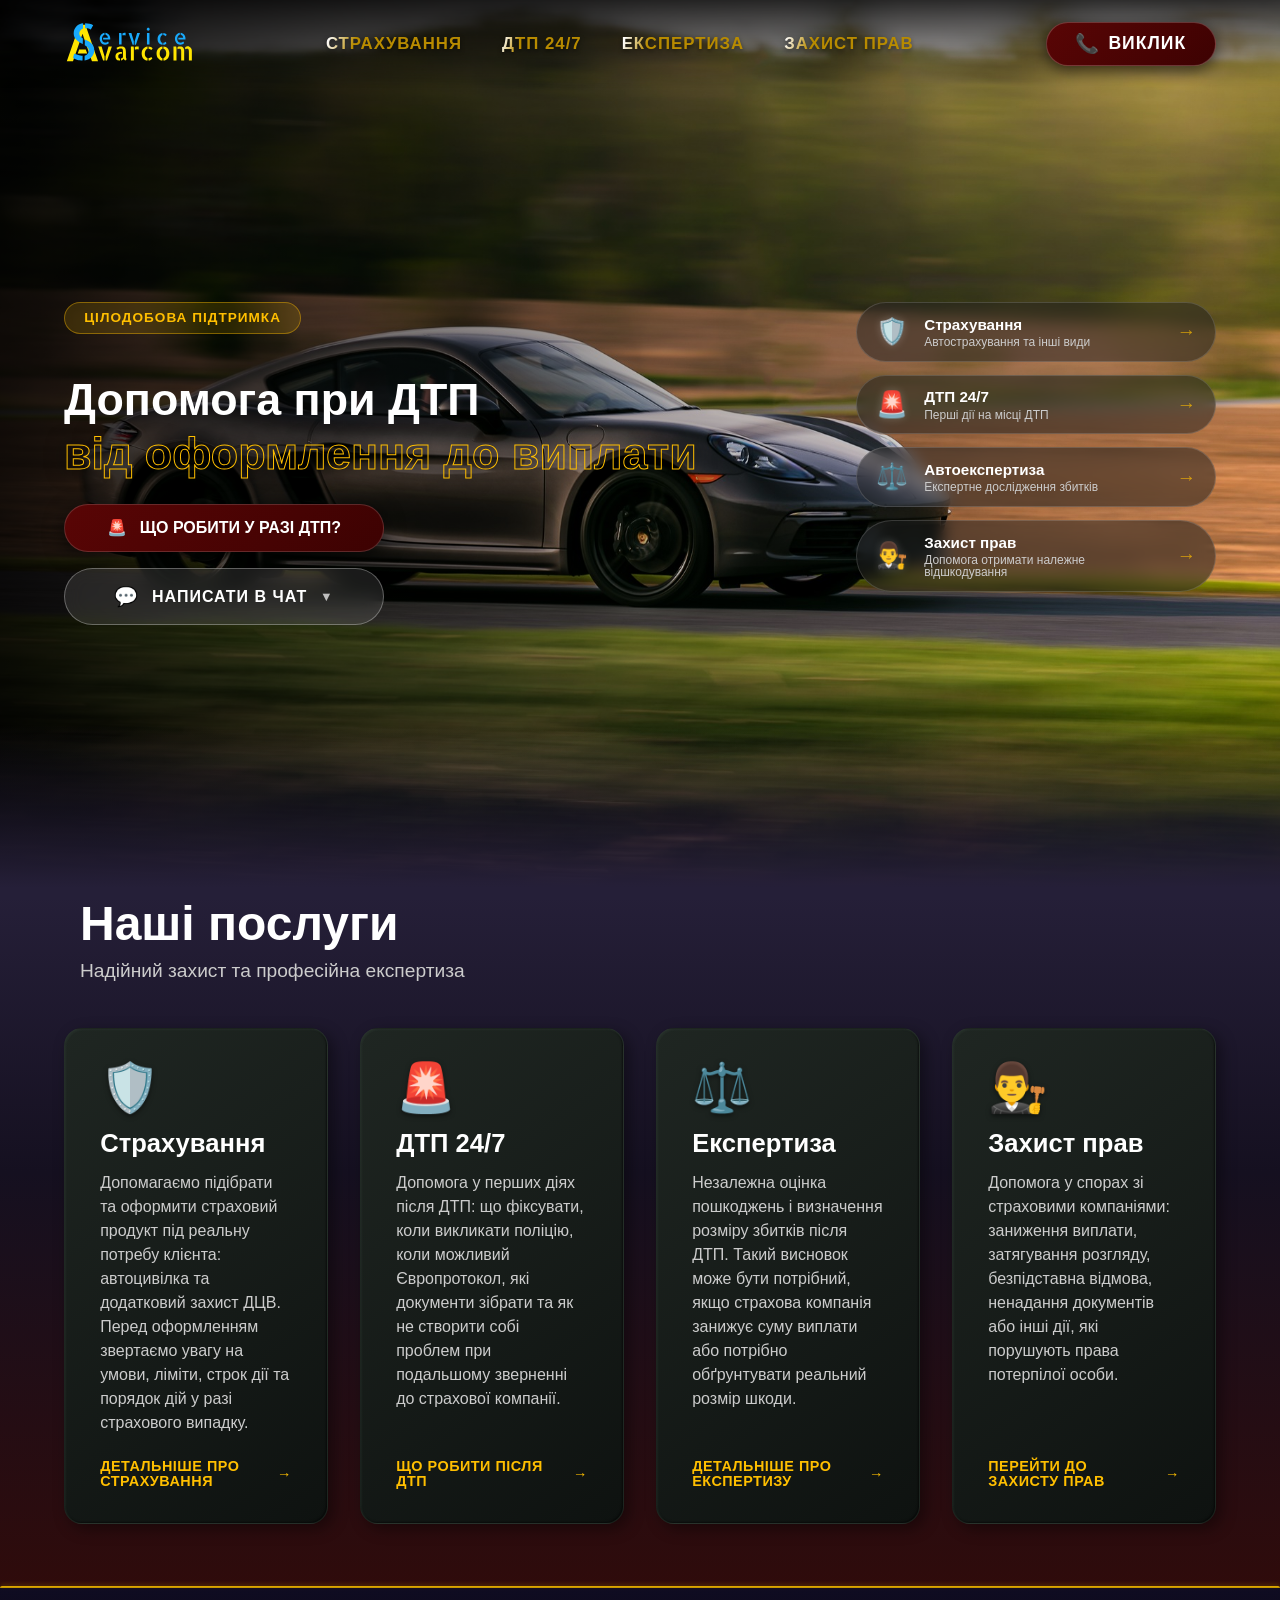
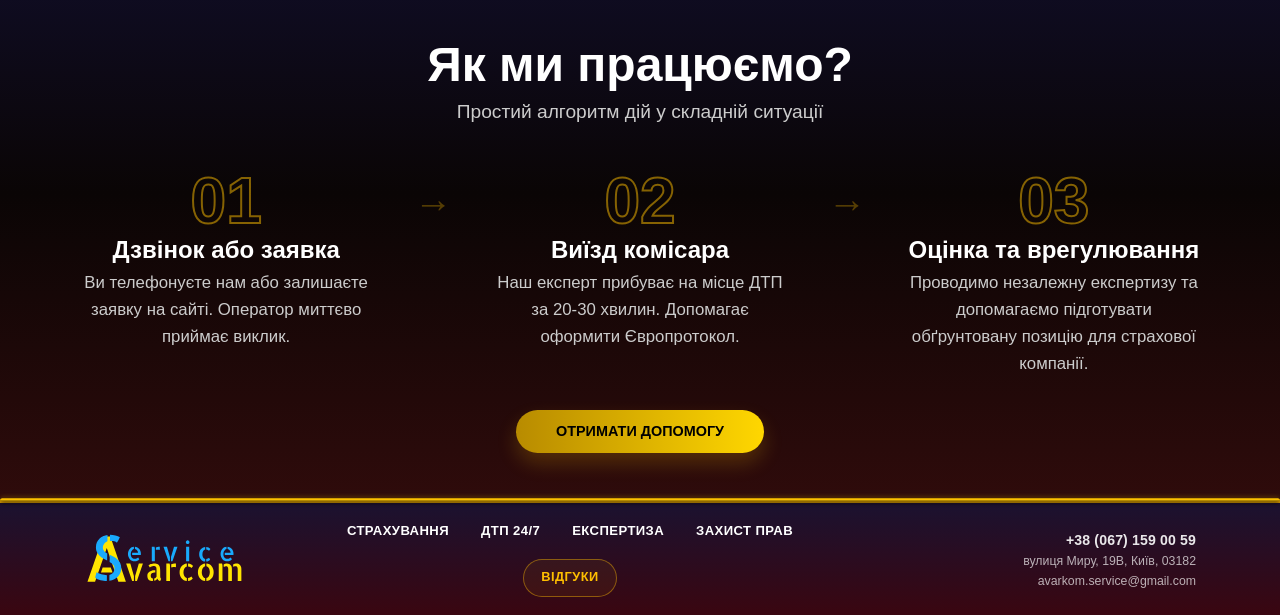
==== index.html @ e9450a39 "Keep guide modal option titles on one line" ====
<!DOCTYPE html>
<html lang="uk">

<head>
	<meta charset="UTF-8">
	<meta name="viewport" content="width=device-width, initial-scale=1.0">

	<!-- Загальні стилі сайту -->
	<link rel="stylesheet" href="css/styli.css">

	<style>
		.chat-link .messenger-icon {
			display: inline-flex;
			align-items: center;
			justify-content: center;
			width: 1.75rem;
			height: 1.75rem;
			min-width: 1.75rem;
			border-radius: 999px;
			font-size: 0;
			line-height: 1;
			box-shadow: inset 0 0 0 1px rgba(255, 255, 255, 0.18);
		}

		.chat-link .messenger-icon::before {
			color: #ffffff;
			font-size: 0.68rem;
			font-weight: 900;
			line-height: 1;
			letter-spacing: 0.02em;
		}

		.chat-link.tg .messenger-icon {
			background: linear-gradient(135deg, #168ac7 0%, #0f5f98 100%);
		}

		.chat-link.tg .messenger-icon::before {
			content: "TG";
		}

		.chat-link.vb .messenger-icon {
			background: linear-gradient(135deg, #7663c7 0%, #4d3d92 100%);
		}

		.chat-link.vb .messenger-icon::before {
			content: "VB";
		}

		.chat-link.wa .messenger-icon {
			background: linear-gradient(135deg, #36c875 0%, #148e4c 100%);
		}

		.chat-link.wa .messenger-icon::before {
			content: "WA";
		}

		.chat-link.sg .messenger-icon {
			background: linear-gradient(135deg, #4d86e6 0%, #2453a7 100%);
		}

		.chat-link.sg .messenger-icon::before {
			content: "SG";
		}

		.chat-dropdown__menu {
			top: 52%;
			width: min(90%, 320px);
			max-height: calc(100svh - 8.5rem);
			overflow-y: auto;
		}

		@media (max-width: 900px) {
			.chat-dropdown__menu {
				top: 53%;
				width: min(88%, calc(100vw - 2rem));
				max-height: calc(100svh - 8rem);
			}
		}

		@media (max-width: 640px) {
			.chat-dropdown__menu {
				top: 54%;
				width: min(88%, calc(100vw - 1.5rem));
				max-height: calc(100svh - 7.5rem);
			}
		}

		@media (min-width: 421px) and (max-width: 640px) {
			.guide-option-btn {
				gap: 0.75rem;
				padding: 1.1rem;
			}

			.guide-opt-text {
				min-width: 0;
			}

			.opt-title {
				font-size: 1.05rem;
				line-height: 1.1;
				letter-spacing: -0.015em;
				white-space: nowrap;
			}

			.opt-arrow {
				margin-left: 0.25rem;
			}
		}

		@media (min-width: 993px) {
			.main-section__container {
				grid-template-columns: minmax(0, 1.2fr) minmax(320px, 0.8fr);
				gap: 4rem;
			}

			.hero-content,
			.hero-right-wrapper {
				min-width: 0;
			}

			.hero-right-wrapper {
				justify-self: end;
			}

			.glass-card-slim {
				width: 100%;
				max-width: 360px;
			}
		}

		@media (min-width: 993px) and (max-width: 1150px) {
			.main-section__container {
				grid-template-columns: minmax(0, 1fr) clamp(286px, calc(34.4vw - 56px), 340px);
				gap: clamp(3.5rem, 5.6vw, 4rem);
			}

			.hero-right-wrapper,
			.hero-cards {
				width: 100%;
			}

			.hero-cards {
				gap: clamp(0.58rem, calc(0.2rem + 0.55vw), 0.8rem);
			}

			.glass-card-slim {
				max-width: none;
				gap: clamp(0.68rem, calc(0.05rem + 1.25vw), 1rem);
				padding: clamp(0.64rem, calc(0.15rem + 0.9vw), 0.8rem)
					clamp(0.82rem, calc(0.1rem + 1.5vw), 1.2rem);
			}

			.glass-card-slim__icon {
				font-size: clamp(1.28rem, calc(0.35rem + 1.5vw), 1.6rem);
			}

			.glass-card-slim__content {
				min-width: 0;
			}

			.glass-card-slim__title {
				font-size: clamp(0.82rem, calc(0.25rem + 1vw), 0.95rem);
				line-height: 1.15;
			}

			.glass-card-slim__desc {
				font-size: clamp(0.63rem, calc(0.05rem + 1vw), 0.75rem);
				line-height: 1.15;
			}

			.glass-card-slim__arrow {
				font-size: clamp(1rem, calc(0.4rem + 0.9vw), 1.2rem);
			}
		}

		@media (max-width: 420px) {
			.hero-content {
				width: min(100%, calc(100vw - 1.5rem));
			}

			.hero-title {
				max-width: 100%;
				font-size: clamp(1.44rem, 7.45vw, 1.86rem);
				line-height: 1.12;
				letter-spacing: -0.025em;
				margin-bottom: 0.92rem;
				text-wrap: balance;
			}

			.hero-title span {
				display: block;
				max-width: 100%;
				font-size: clamp(1.18rem, 6.25vw, 1.55rem);
				line-height: 1.12;
				letter-spacing: -0.018em;
				white-space: normal;
				text-wrap: balance;
				-webkit-text-stroke-width: 0.85px;
			}

			.chat-dropdown__menu {
				padding: clamp(1.15rem, 4vw, 1.5rem);
			}

			.chat-link {
				gap: 1rem;
				padding: 0.82rem 1.15rem;
			}

			.chat-link .messenger-icon {
				width: 1.55rem;
				height: 1.55rem;
				min-width: 1.55rem;
			}

			.chat-link .messenger-icon::before {
				font-size: 0.58rem;
			}

			.guide-modal {
				width: min(92%, calc(100vw - 1.25rem));
				padding: clamp(1.15rem, 4vw, 1.5rem);
			}

			.guide-option-btn {
				gap: clamp(0.45rem, 2.2vw, 0.8rem);
				padding: clamp(0.86rem, 3.2vw, 1rem);
			}

			.guide-opt-icon {
				font-size: clamp(1.25rem, 5vw, 1.6rem);
			}

			.guide-opt-text {
				min-width: 0;
			}

			.opt-title {
				font-size: clamp(0.78rem, 4vw, 1rem);
				line-height: 1.08;
				letter-spacing: -0.02em;
				white-space: nowrap;
			}

			.opt-desc {
				font-size: clamp(0.72rem, 3.65vw, 0.8rem);
				line-height: 1.22;
			}

			.opt-arrow {
				font-size: clamp(1rem, 4.5vw, 1.3rem);
				margin-left: clamp(0.25rem, 1.5vw, 0.5rem);
			}
		}

		@media (max-width: 360px) {
			.hero-title {
				font-size: clamp(1.32rem, 7.2vw, 1.6rem);
				line-height: 1.14;
			}

			.hero-title span {
				font-size: clamp(1.05rem, 6.15vw, 1.34rem);
				line-height: 1.14;
				-webkit-text-stroke-width: 0.78px;
			}
		}

		@media (max-width: 330px) {
			.hero-title {
				font-size: 1.28rem;
				line-height: 1.15;
				letter-spacing: -0.018em;
			}

			.hero-title span {
				font-size: 1.04rem;
				line-height: 1.15;
				letter-spacing: -0.012em;
				-webkit-text-stroke-width: 0.72px;
			}

			.opt-title {
				font-size: 0.78rem;
			}
		}
	</style>

	<!-- Іконка сайту -->
	<link rel="icon" href="img/favicon-as-final.png" type="image/png">

	<title>Avarcom - Допомога при ДТП</title>
</head>

<body>
	<div class="wrapper">

		<header class="header">
			<div class="header__container">

				<a href="index.html" class="header__logo">
					<img src="img/logo.svg" alt="Avarcom Service" class="logo-full">
					<img src="img/logo.svg" alt="AS" class="logo-short">
				</a>

				<div class="header__body" id="headerMenuBody">
					<nav class="header__menu menu">
						<ul class="menu__list">
							<li class="menu__item">
								<a href="insurance.html" class="menu__link">Страхування</a>
							</li>

							<li class="menu__item">
								<a href="dtp.html" class="menu__link">ДТП 24/7</a>
							</li>

							<li class="menu__item">
								<a href="expertise.html" class="menu__link">Експертиза</a>
							</li>

							<li class="menu__item">
								<a href="legal.html" class="menu__link">Захист прав</a>
							</li>

							<!-- Додаткові пункти тільки для мобільного бургер-меню -->
							<li class="menu__item menu__item--mobile-only">
								<a href="blog.html" class="menu__link menu__link--mobile-action">Блог</a>
							</li>

							<li class="menu__item menu__item--mobile-only">
								<a href="https://www.google.com/maps/place/Допомога+при+ДТП;+Отримати+страхову+виплату;+Європротокол;+Автоекспертиза./@50.407512,30.4220705,16.77z/data=!4m6!3m5!1s0x40d4c9694098ed99:0xe4cdfaa43f975a5f!8m2!3d50.4073807!4d30.422369!16s%2Fg%2F11fm_8mkvz?entry=ttu&g_ep=EgoyMDI2MDUwMi4wIKXMDSoASAFQAw%3D%3D"
									target="_blank" rel="noopener noreferrer" class="menu__link menu__link--mobile-action">
									Відгуки
								</a>
							</li>
						</ul>
					</nav>
				</div>

				<a href="tel:+380671590059" class="header__button">
					<span class="btn-icon">📞</span> Виклик
				</a>

				<button class="header__burger" type="button" aria-label="Відкрити меню">
					<span></span>
				</button>

			</div>
		</header>

		<main class="page">

			<section class="main-section">
				<div class="main-section__image">
					<img src="img/bg.jpg" alt="Автомобіль на фоні">
					<div class="main-section__overlay"></div>
				</div>

				<div class="main-section__container">

					<div class="hero-content">
						<div class="hero-label">Цілодобова підтримка</div>

						<h1 class="hero-title">
							Допомога при ДТП<br>
							<span>від оформлення до виплати</span>
						</h1>

						<div class="hero-actions">

							<button type="button" class="btn-hero-guide">
								<span class="icon-bell">🚨</span> Що робити у разі ДТП?
							</button>

							<div class="guide-modal-wrapper">
								<div class="guide-modal">
									<div class="guide-modal__header">
										<h3 class="guide-modal__title">Оберіть варіант</h3>
										<button type="button" class="guide-close-btn">✕</button>
									</div>

									<div class="guide-modal__body">
										<a href="https://t.me/avarkom_servic/390" target="_blank" class="guide-option-btn">
											<span class="guide-opt-icon">📍</span>
											<div class="guide-opt-text">
												<span class="opt-title">Я ще на місці ДТП</span>
												<span class="opt-desc">Що зафіксувати, як оформити Європротокол і не втратити докази</span>
											</div>
											<span class="opt-arrow">→</span>
										</a>

										<a href="https://avarcom.in.ua/страхування/" target="_blank" class="guide-option-btn">
											<span class="guide-opt-icon">💰</span>
											<div class="guide-opt-text">
												<span class="opt-title">Отримати страхову виплату</span>
												<span class="opt-desc">Які документи подати до страхової та як рухатись далі</span>
											</div>
											<span class="opt-arrow">→</span>
										</a>
									</div>
								</div>
								<div class="guide-backdrop"></div>
							</div>

							<div class="chat-dropdown">
								<button class="chat-dropdown__btn">
									<span class="chat-icon">💬</span> Написати в чат
									<span class="chat-arrow">▼</span>
								</button>

								<div class="chat-dropdown__menu">
									<a href="https://t.me/avarcom_service" target="_blank" class="chat-link tg">
										<span class="messenger-icon">✈️</span> Telegram
									</a>
									<a href="viber://chat?number=%2B380671590059" class="chat-link vb">
										<span class="messenger-icon">🟣</span> Viber
									</a>
									<a href="https://wa.me/380671590059" target="_blank" class="chat-link wa">
										<span class="messenger-icon">🟢</span> WhatsApp
									</a>
									<a href="https://signal.me/#p/+380671590059" target="_blank" class="chat-link sg">
										<span class="messenger-icon">🔵</span> Signal
									</a>
									<button type="button" class="chat-close-btn">Закрити ✕</button>
								</div>
							</div>

						</div>
					</div>

					<div class="hero-right-wrapper">

						<div class="hero-cards">

							<a href="insurance.html" class="glass-card-slim">
								<div class="glass-card-slim__icon">🛡️</div>
								<div class="glass-card-slim__content">
									<div class="glass-card-slim__title">Страхування</div>
									<div class="glass-card-slim__desc">Автострахування та інші види</div>
								</div>
								<div class="glass-card-slim__arrow">→</div>
							</a>

							<a href="dtp.html" class="glass-card-slim">
								<div class="glass-card-slim__icon">🚨</div>
								<div class="glass-card-slim__content">
									<div class="glass-card-slim__title">ДТП 24/7</div>
									<div class="glass-card-slim__desc">Перші дії на місці ДТП</div>
								</div>
								<div class="glass-card-slim__arrow">→</div>
							</a>

							<a href="expertise.html" class="glass-card-slim">
								<div class="glass-card-slim__icon">⚖️</div>
								<div class="glass-card-slim__content">
									<div class="glass-card-slim__title">Автоекспертиза</div>
									<div class="glass-card-slim__desc">Експертне дослідження збитків</div>
								</div>
								<div class="glass-card-slim__arrow">→</div>
							</a>

							<a href="legal.html" class="glass-card-slim">
								<div class="glass-card-slim__icon">👨‍⚖️</div>
								<div class="glass-card-slim__content">
									<div class="glass-card-slim__title">Захист прав</div>
									<div class="glass-card-slim__desc">Допомога отримати належне відшкодування</div>
								</div>
								<div class="glass-card-slim__arrow">→</div>
							</a>

						</div>
					</div>

				</div>
			</section>

			<section class="services section-padding" id="services">
				<div class="services__container">

					<div class="section-header">
						<h2 class="section-title">Наші послуги</h2>
						<p class="section-subtitle">Надійний захист та професійна експертиза</p>
					</div>

					<div class="services__grid">

						<article class="service-item">
							<div class="service-item__icon">🛡️</div>

							<h3 class="service-item__title">Страхування</h3>

							<p class="service-item__text">
								Допомагаємо підібрати та оформити страховий продукт під реальну потребу клієнта:
								автоцивілка, КАСКО, Зелена картка, туристичне страхування та інші напрями.
								Перед оформленням звертаємо увагу на умови, ліміти, строк дії та порядок дій у разі страхового випадку.
							</p>

							<a href="insurance.html" class="service-item__link">
								Детальніше про страхування <span>→</span>
							</a>
						</article>

						<article class="service-item">
							<div class="service-item__icon">🚨</div>

							<h3 class="service-item__title">ДТП 24/7</h3>

							<p class="service-item__text">
								Допомога у перших діях після ДТП: що фіксувати, коли викликати поліцію,
								коли можливий Європротокол, які документи зібрати та як не створити собі проблем
								при подальшому зверненні до страхової компанії.
							</p>

							<a href="dtp.html" class="service-item__link">
								Що робити після ДТП <span>→</span>
							</a>
						</article>

						<article class="service-item">
							<div class="service-item__icon">⚖️</div>

							<h3 class="service-item__title">Експертиза</h3>

							<p class="service-item__text">
								Незалежна оцінка пошкоджень і визначення розміру збитків після ДТП.
								Такий висновок може бути потрібний, якщо страхова компанія занижує суму виплати
								або потрібно обґрунтувати реальний розмір шкоди.
							</p>

							<a href="expertise.html" class="service-item__link">
								Детальніше про експертизу <span>→</span>
							</a>
						</article>

						<article class="service-item">
							<div class="service-item__icon">👨‍⚖️</div>

							<h3 class="service-item__title">Захист прав</h3>

							<p class="service-item__text">
								Допомога у спорах зі страховими компаніями: заниження виплати,
								затягування розгляду, безпідставна відмова, ненадання документів або інші дії,
								які порушують права потерпілої особи.
							</p>

							<a href="legal.html" class="service-item__link">
								Перейти до захисту прав <span>→</span>
							</a>
						</article>

					</div>
				</div>
			</section>

			<section class="steps section-padding" id="steps">
				<div class="steps__container">

					<div class="section-header">
						<h2 class="section-title">Як ми працюємо?</h2>
						<p class="section-subtitle">Простий алгоритм дій у складній ситуації</p>
					</div>

					<div class="steps__grid">

						<div class="step-item">
							<div class="step-item__number">01</div>
							<h3 class="step-item__title">Дзвінок або заявка</h3>
							<p class="step-item__text">
								Ви телефонуєте нам або залишаєте заявку на сайті. Оператор миттєво приймає виклик.
							</p>
						</div>

						<div class="step-arrow">→</div>

						<div class="step-item">
							<div class="step-item__number">02</div>
							<h3 class="step-item__title">Виїзд комісара</h3>
							<p class="step-item__text">
								Наш експерт прибуває на місце ДТП за 20-30 хвилин. Допомагає оформити Європротокол.
							</p>
						</div>

						<div class="step-arrow">→</div>

						<div class="step-item">
							<div class="step-item__number">03</div>
							<h3 class="step-item__title">Оцінка та врегулювання</h3>

							<p class="step-item__text">
								Проводимо незалежну експертизу та допомагаємо підготувати обґрунтовану позицію для страхової компанії.
							</p>
						</div>

					</div>

					<div class="steps__action">
						<a href="tel:+380671590059" class="btn-gold">Отримати допомогу</a>
					</div>

				</div>
			</section>
		</main>

		<footer class="footer" id="footer">
			<div class="footer__container">

				<!-- Логотип футера -->
				<a href="index.html" class="footer__logo">
					<img src="img/logo.svg" alt="Avarcom Service">
				</a>

				<!-- Допоміжна навігація футера -->
				<nav class="footer__nav" aria-label="Допоміжна навігація сайту">

					<div class="footer__nav-main">
						<div class="footer__nav-row">
							<a href="insurance.html" class="footer__nav-link">Страхування</a>
							<a href="dtp.html" class="footer__nav-link">ДТП 24/7</a>
							<a href="expertise.html" class="footer__nav-link">Експертиза</a>
							<a href="legal.html" class="footer__nav-link">Захист прав</a>
						</div>
					</div>

					<div class="footer__nav-actions">
						<a href="blog.html" class="footer__pill-link">Блог</a>

						<a href="https://www.google.com/maps/place/Допомога+при+ДТП;+Отримати+страхову+виплату;+Європротокол;+Автоекспертиза./@50.407512,30.4220705,16.77z/data=!4m6!3m5!1s0x40d4c9694098ed99:0xe4cdfaa43f975a5f!8m2!3d50.4073807!4d30.422369!16s%2Fg%2F11fm_8mkvz?entry=ttu&g_ep=EgoyMDI2MDUwMi4wIKXMDSoASAFQAw%3D%3D"
							target="_blank" class="footer__pill-link">
							Відгуки
						</a>
					</div>

				</nav>

				<!-- Контакти футера -->
				<div class="footer__contacts">

					<a href="tel:+380671590059" class="footer__phone">
						+38 (067) 159 00 59
					</a>

					<a href="https://www.google.com/maps/dir/?api=1&destination=50.4073807,30.422369" target="_blank"
						rel="noopener noreferrer" class="footer__contact-link">
						вулиця Миру, 19В, Київ, 03182
					</a>

					<a href="mailto:avarkom.service@gmail.com" class="footer__contact-link">
						avarkom.service@gmail.com
					</a>

				</div>

			</div>
		</footer>

	</div>
	<script src="js/script.js"></script>
</body>

</html>
---- css/styli.css ----
/* ======================================================================== */
/* 0. ЗМІННІ ТА КОЛЬОРОВА ПАЛІТРА */
/* ======================================================================== */
:root {
	/* --- ТЕКСТ --- */
	--text-main: #ffffff;
	--text-muted: #cccccc;
	--text-dark-muted: #dddddd;

	/* --- ФОНИ --- */
	--bg-body: #000000;
	--bg-header-scroll: #1e0505;
	--bg-mobile-menu: #1a0505;
	--bg-footer: #2f0b0b;

	/* --- АКЦЕНТНІ КОЛЬОРИ --- */
	--color-gold: #ffbf00;
	--color-gold-hover: #ffb005;

	--color-red-btn: #6d0707;
	--color-red-btn-hover: #a00000;
}

/* ======================================================================== */
/* 1. БАЗОВІ НАЛАШТУВАННЯ */
/* ======================================================================== */
@import url("https://fonts.googleapis.com/css?family=Roboto:regular,500,700,900");

* {
	padding: 0;
	margin: 0;
	border: 0;
}

*,
*::before,
*::after {
	box-sizing: border-box;
}

html {
	height: 100%;
	font-size: 16px;
	scroll-behavior: smooth;
	overflow-x: hidden;
}

body {
	min-height: 100vh;
	width: 100%;
	min-width: 100%;
	overflow-x: hidden;
	position: relative;
	line-height: 1;
	font-family: 'Roboto', sans-serif;
	color: var(--text-main);
	background-color: var(--bg-body);
	transition: background-color 0.3s ease, color 0.3s ease;
}

a {
	color: inherit;
	text-decoration: none;
}

ul li {
	list-style: none;
}

button {
	cursor: pointer;
	background: transparent;
	color: inherit;
	font-family: inherit;
}

.wrapper {
	min-height: 100vh;
	overflow: hidden;
	display: flex;
	flex-direction: column;
}

[class*="__container"] {
	max-width: 100%;
	margin: 0 auto;
	padding-left: 5%;
	padding-right: 5%;
	transition: padding 0.5s ease;
}

/* ======================================================================== */
/* 2. ХЕДЕР (ШАПКА) */
/* ======================================================================== */
.header {
	position: fixed;
	width: 100%;
	left: 0;
	top: 0;
	z-index: 1000;
	background: linear-gradient(180deg, rgba(0, 0, 0, 0.8) 0%, rgba(0, 0, 0, 0) 100%);
}

.header::before {
	content: '';
	position: absolute;
	top: 0;
	left: 0;
	width: 100%;
	height: 100%;
	background-color: var(--bg-header-scroll);
	opacity: 0;
	transition: opacity 0.5s ease;
	z-index: -1;
}

.header.scroll {
	box-shadow: 0 4px 25px rgba(0, 0, 0, 0.95);
	border-bottom: 1px solid rgba(255, 255, 255, 0.1);
	backdrop-filter: blur(10px);
}

.header.scroll::before {
	opacity: 1;
}

.header__container {
	display: flex;
	justify-content: space-between;
	align-items: center;
	width: 100%;
	min-height: 5.5rem;
	padding-top: 0.5rem;
	padding-bottom: 0.5rem;
	transition: min-height 0.5s ease;
	position: relative;
	z-index: 2;
	gap: 1rem;
}

.header.scroll .header__container {
	min-height: 4.5rem;
}

/* Логотипи */
.header__logo {
	display: block;
	position: relative;
	overflow: hidden;
	flex-shrink: 0;
	z-index: 101;
}

.logo-full {
	width: 130px;
	height: auto;
	display: block;
	transition: width 0.3s ease;
}

.logo-short {
	display: none;
	width: 37.3px;
	height: 50px;
	object-fit: cover;
	object-position: left center;
}

/* Меню (Центральна частина) */
.header__body {
	display: flex;
	flex-grow: 1;
	justify-content: center;
}

.menu__list {
	display: flex;
	flex-wrap: nowrap;
	align-items: center;
	gap: 2.5rem;
	font-weight: 700;
	font-size: 1.05rem;
	letter-spacing: 1px;
	text-transform: uppercase;
	margin: 0;
}

.menu__link {
	position: relative;
	text-decoration: none;
	white-space: nowrap;
	background: linear-gradient(110deg, #b88b00 40%, #ffffff 50%, #b88b00 60%);
	background-size: 200% auto;
	background-position: 100% center;
	-webkit-background-clip: text;
	background-clip: text;
	color: transparent;
	filter: drop-shadow(0 2px 2px rgba(0, 0, 0, 0.5));
	animation: shine-mask 8s infinite linear;
	will-change: background-position, filter;
	transition: filter 0.3s ease;
}

.menu__link:hover {
	animation: none;
	background: linear-gradient(0deg, var(--color-gold-hover), var(--color-gold-hover));
	-webkit-background-clip: text;
	background-clip: text;
	color: transparent;
	filter: drop-shadow(0 0 8px rgba(255, 191, 0, 0.8));
}

.menu__link::after {
	content: '';
	position: absolute;
	bottom: -5px;
	left: 0;
	width: 0%;
	height: 2px;
	background-color: var(--color-gold);
	transition: width 0.3s ease;
	box-shadow: 0 0 10px var(--color-gold);
}

.menu__link:hover::after {
	width: 100%;
}

/* Кнопка "Виклик" (Стиль "Гнила вишня") */
.header__button {
	flex-shrink: 0;
	font-size: 1.1rem;
	padding: 0.7rem 1.8rem;
	background: linear-gradient(135deg, #590505 0%, #3d0202 100%);
	border: 1px solid rgba(255, 255, 255, 0.2);
	color: #fff;
	border-radius: 50px;
	font-weight: 700;
	text-transform: uppercase;
	letter-spacing: 1px;
	box-shadow: 0 4px 15px rgba(0, 0, 0, 0.6);
	transition: all 0.3s ease;
	display: flex;
	align-items: center;
	gap: 8px;
	z-index: 101;
}

.header__button:hover {
	background: linear-gradient(135deg, #7a0909 0%, #4a0303 100%);
	border-color: var(--color-gold);
	box-shadow: 0 0 20px rgba(89, 5, 5, 0.8);
	animation: button-shake 0.4s ease-in-out infinite;
}

.btn-icon {
	font-size: 1.2rem;
	line-height: 1;
}

/* Додаткові пункти меню, які показуються тільки в мобільному бургері */
.menu__item--mobile-only {
	display: none;
}

/* Бургер */
.header__burger {
	display: none;
	flex-shrink: 0;
	width: 40px;
	height: 40px;
	position: relative;
	z-index: 150;
}

.header__burger span,
.header__burger::before,
.header__burger::after {
	content: '';
	position: absolute;
	left: 0;
	width: 100%;
	height: 3px;
	background-color: var(--color-gold);
	border-radius: 5px;
	transition: all 0.3s ease;
}

.header__burger::before {
	top: 8px;
}

.header__burger::after {
	bottom: 8px;
}

.header__burger span {
	top: 50%;
	transform: translateY(-50%);
}

.header__burger.active span {
	transform: scale(0);
}

.header__burger.active::before {
	top: 50%;
	transform: translateY(-50%) rotate(45deg);
}

.header__burger.active::after {
	top: 50%;
	transform: translateY(-50%) rotate(-45deg);
}

/* ======================================================================== */
/* 3. ГОЛОВНА СЕКЦІЯ (HERO) */
/* ======================================================================== */
.main-section {
	position: relative;
	width: 100%;
	min-height: 100vh;
	display: flex;
	align-items: center;
	padding-top: calc(6rem - 5px);
	padding-bottom: 2rem;
	overflow: visible;
	z-index: 20;

	/* Темна підкладка під картинкою */
	background-color: #000;
}

.main-section__image {
	position: absolute;
	top: 0;
	left: 0;
	width: 100%;
	height: 100%;
	z-index: -1;
	background-color: #000;
}

.main-section__image img {
	width: 100%;
	height: 100%;
	object-fit: cover;
	object-position: center;
	opacity: 1;
}

.main-section__overlay {
	position: absolute;
	top: 0;
	left: 0;
	width: 100%;
	height: 100%;
	background: linear-gradient(90deg, rgba(0, 0, 0, 0.85) 0%, rgba(0, 0, 0, 0.3) 50%, rgba(0, 0, 0, 0) 100%);
	z-index: 1;
}

/* --- ЕФЕКТ ПЛАВНОГО ПЕРЕХОДУ (ОНОВЛЕНО: ТЕХНІКА "БУФЕР") --- */
.main-section::after {
	content: '';
	position: absolute;
	bottom: 0;
	left: 0;
	width: 100%;

	height: 250px;
	/* Високий туман для м'якості */

	/* Секрет плавності:
     1. Довго тримаємо прозорість (0% -> 30%)
     2. Плавно нарощуємо "виноградний" колір
     3. На 95% стаємо ПОВНІСТЮ суцільними (#251f38), щоб на стику не було щілин
  */
	background: linear-gradient(to bottom,
			rgba(37, 31, 56, 0) 0%,
			/* Прозоро */
			rgba(37, 31, 56, 0) 30%,
			/* Чиста дорога */
			rgba(37, 31, 56, 0.4) 60%,
			/* Легка димка */
			rgba(37, 31, 56, 0.8) 85%,
			/* Густа димка */
			#251f38 95%,
			/* СУЦІЛЬНИЙ КОЛІР (Буфер) */
			#251f38 100%
			/* Фініш */
		);

	z-index: 1;
	pointer-events: none;
}

.main-section__container {
	position: relative;
	z-index: 2;
	width: 100%;
	display: grid;
	grid-template-columns: 1.2fr 0.8fr;
	gap: 4rem;
	align-items: start;
	padding-top: 0;
}

/* --- ЛІВА ЧАСТИНА --- */
.hero-content {
	display: flex;
	flex-direction: column;
	align-items: flex-start;
	max-width: 600px;
}

.hero-label {
	display: inline-block;
	padding: 0.5rem 1.2rem;
	background: rgba(255, 191, 0, 0.15);
	border: 1px solid rgba(255, 191, 0, 0.4);
	border-radius: 30px;
	color: var(--color-gold);
	font-size: 0.85rem;
	font-weight: 700;
	text-transform: uppercase;
	letter-spacing: 1px;
	backdrop-filter: blur(5px);
	margin-bottom: 2.5rem;
}

.hero-title {
	font-size: clamp(2rem, 3.5vw, 3.2rem);
	font-weight: 900;
	line-height: 1.15;
	color: #fff;
	margin-bottom: 1.5rem;
	width: 100%;
	word-wrap: break-word;
}

.hero-title span {
	color: transparent;
	-webkit-text-stroke: 1px var(--color-gold);
	opacity: 1;
	display: block;
	margin-top: 0.2rem;
	text-shadow: 0 0 20px rgba(0, 0, 0, 0.5);
	white-space: nowrap;
}

/* --- КНОПКИ ДІЙ --- */
.hero-actions {
	display: flex;
	flex-direction: column;
	align-items: flex-start;
	gap: 1rem;
	margin-bottom: 2rem;
	width: 100%;
	max-width: 320px;
}

/* Кнопка "Сталась ДТП" (Гнила вишня) - ВИПРАВЛЕНО РОЗМІР */
.btn-hero-guide {
	display: flex;
	justify-content: center;
	align-items: center;
	width: 100%;
	gap: 0.8rem;
	padding: 0.85rem 1.5rem;
	/* Компактніші відступи */
	background: linear-gradient(135deg, #590505 0%, #3d0202 100%);
	color: #fff;
	font-weight: 700;
	font-size: 1rem;
	text-transform: uppercase;
	border-radius: 50px;
	box-shadow: 0 4px 20px rgba(0, 0, 0, 0.6);
	border: 1px solid rgba(255, 255, 255, 0.15);
	transition: all 0.3s ease;
}

.btn-hero-guide:hover {
	transform: translateY(-3px);
	background: linear-gradient(135deg, #7a0909 0%, #4a0303 100%);
	box-shadow: 0 10px 30px rgba(0, 0, 0, 0.8);
	border-color: var(--color-gold);
}

/* Кнопка чату */
.chat-dropdown {
	position: relative;
	width: 100%;
	z-index: 50;
}

.chat-dropdown__btn {
	width: 100%;
	padding: 1rem 1.5rem;
	background: rgba(255, 255, 255, 0.1);
	backdrop-filter: blur(10px);
	border: 1px solid rgba(255, 255, 255, 0.3);
	border-radius: 50px;
	color: #fff;
	font-size: 1rem;
	font-weight: 700;
	text-transform: uppercase;
	letter-spacing: 1px;
	display: flex;
	justify-content: center;
	align-items: center;
	gap: 0.8rem;
	cursor: pointer;
	transition: all 0.3s ease;
	position: relative;
	z-index: 51;
}

.chat-dropdown__btn:hover,
.chat-dropdown.active .chat-dropdown__btn {
	background: rgba(255, 255, 255, 0.2);
	border-color: var(--color-gold);
	color: var(--color-gold);
	box-shadow: 0 5px 15px rgba(0, 0, 0, 0.3);
}

.chat-icon {
	font-size: 1.2rem;
}

.chat-arrow {
	font-size: 0.8rem;
	transition: transform 0.4s ease;
	opacity: 0.7;
}

.chat-dropdown.active .chat-arrow {
	transform: rotate(180deg);
}

/* Модалка чату */
.chat-dropdown__menu {
	position: fixed;
	top: 40%;
	left: 50%;
	transform: translate(-50%, -50%) scale(0.9);
	opacity: 0;
	visibility: hidden;
	pointer-events: none;
	width: 90%;
	max-width: 320px;
	background: linear-gradient(135deg, #2b2b2b 0%, #1a1a1a 50%, #0d0d0d 100%);
	border: 1px solid rgba(255, 255, 255, 0.2);
	box-shadow: 0 0 15px rgba(255, 255, 255, 0.05), 0 20px 50px rgba(0, 0, 0, 0.8);
	border-radius: 20px;
	padding: 1.5rem;
	z-index: 1000;
	display: flex;
	flex-direction: column;
	gap: 10px;
	transition: transform 0.4s cubic-bezier(0.16, 1, 0.3, 1), opacity 0.4s ease, visibility 0.4s ease;
}

.chat-dropdown__menu::before {
	content: 'Оберіть месенджер';
	display: block;
	text-align: center;
	color: #cca42b;
	font-size: 0.75rem;
	font-weight: 700;
	text-transform: uppercase;
	letter-spacing: 1.5px;
	margin-bottom: 1.2rem;
	padding-bottom: 0.8rem;
	border-bottom: 2px solid rgba(255, 255, 255, 0.25);
	text-shadow: 0 2px 2px rgba(0, 0, 0, 0.5);
}

.chat-dropdown.active .chat-dropdown__menu {
	opacity: 1;
	visibility: visible;
	pointer-events: all;
	transform: translate(-50%, -50%) scale(1);
}

.chat-dropdown:not(.active):hover .chat-dropdown__menu {
	opacity: 0 !important;
	visibility: hidden !important;
}

.chat-dropdown.active::after {
	content: '';
	position: fixed;
	top: 0;
	left: 0;
	width: 100%;
	height: 100%;
	background: rgba(0, 0, 0, 0.8);
	backdrop-filter: blur(4px);
	z-index: 999;
	animation: fadeIn 0.4s ease;
	cursor: pointer;
}

@keyframes fadeIn {
	from {
		opacity: 0;
	}

	to {
		opacity: 1;
	}
}

.chat-link {
	display: flex;
	align-items: center;
	justify-content: flex-start;
	gap: 15px;
	width: 100%;
	padding: 0.9rem 1.5rem;
	border-radius: 12px;
	color: #fff;
	font-weight: 700;
	text-decoration: none;
	font-size: 1rem;
	background: rgba(255, 255, 255, 0.05);
	border: 1px solid transparent;
	transition: all 0.2s ease;
}

.messenger-icon {
	font-size: 1.4rem;
	min-width: 25px;
	text-align: center;
}

.chat-link:hover {
	transform: translateX(5px);
}

.chat-link.tg:hover {
	background: #0088cc;
	border-color: #0088cc;
	box-shadow: 0 5px 15px rgba(0, 136, 204, 0.4);
}

.chat-link.vb:hover {
	background: #665cac;
	border-color: #665cac;
	box-shadow: 0 5px 15px rgba(102, 92, 172, 0.4);
}

.chat-link.wa:hover {
	background: #25d366;
	border-color: #25d366;
	color: #000;
	box-shadow: 0 5px 15px rgba(37, 211, 102, 0.4);
}

.chat-link.sg:hover {
	background: #3a76f0;
	border-color: #3a76f0;
	box-shadow: 0 5px 15px rgba(58, 118, 240, 0.4);
}

.chat-close-btn {
	width: 50%;
	align-self: center;
	margin-top: 10px;
	padding: 0.6rem;
	background: transparent;
	border: 1px solid rgba(255, 255, 255, 0.3);
	border-radius: 50px;
	color: #ccc;
	font-size: 0.8rem;
	text-transform: uppercase;
	letter-spacing: 1px;
	cursor: pointer;
	transition: all 0.15s ease-out;
}

.chat-close-btn:hover {
	background: rgba(255, 255, 255, 0.15);
	color: #fff;
	border-color: #fff;
	transform: translateY(-1px);
}

.chat-close-btn:active {
	transform: translateY(1px);
	background: rgba(255, 255, 255, 0.05);
}

/* ======================================================================== */
/* 4. МОДАЛЬНЕ ВІКНО GUIDE MODAL */
/* ======================================================================== */
.guide-modal-wrapper {
	position: fixed;
	top: 0;
	left: 0;
	width: 100%;
	height: 100%;
	z-index: 2000;
	opacity: 0;
	visibility: hidden;
	pointer-events: none;
	transition: all 0.3s ease;
	display: flex;
	justify-content: center;
	align-items: center;
}

.guide-modal-wrapper.active {
	opacity: 1;
	visibility: visible;
	pointer-events: all;
}

.guide-backdrop {
	position: absolute;
	top: 0;
	left: 0;
	width: 100%;
	height: 100%;
	background: rgba(0, 0, 0, 0.85);
	backdrop-filter: blur(5px);
}

.guide-modal {
	position: relative;
	z-index: 2001;
	width: 90%;
	max-width: 450px;
	background: linear-gradient(145deg, #222 0%, #111 100%);
	border: 1px solid rgba(255, 255, 255, 0.1);
	box-shadow: 0 20px 50px rgba(0, 0, 0, 0.9);
	border-radius: 24px;
	padding: 2rem;
	transform: scale(0.9);
	transition: transform 0.3s cubic-bezier(0.16, 1, 0.3, 1);
}

.guide-modal-wrapper.active .guide-modal {
	transform: scale(1);
}

.guide-modal__header {
	display: flex;
	justify-content: space-between;
	align-items: center;
	margin-bottom: 1.5rem;

	/* ЗМІНЕНО ЛІНІЮ (як у чаті) */
	border-bottom: 2px solid rgba(255, 255, 255, 0.25);

	padding-bottom: 1rem;
}

.guide-modal__title {
	font-size: 1.2rem;
	color: #fff;
	font-weight: 700;
	text-transform: uppercase;
	letter-spacing: 1px;
}

/* КНОПКА ЗАКРИТТЯ */
.guide-close-btn {
	display: flex;
	align-items: center;
	justify-content: center;
	width: 40px;
	height: 40px;
	font-size: 1.5rem;
	line-height: 1;
	color: #ffffff;
	background: rgba(255, 255, 255, 0.1);
	border: 1px solid rgba(255, 255, 255, 0.2);
	border-radius: 50%;
	cursor: pointer;
	transition: all 0.3s ease;
	z-index: 2005;
	flex-shrink: 0;
}

.guide-close-btn:hover {
	background: var(--color-red-btn);
	border-color: var(--color-red-btn);
	color: #fff;
	transform: rotate(90deg);
}

.guide-modal__body {
	display: flex;
	flex-direction: column;
	gap: 1rem;
}

/* КНОПКИ ВИБОРУ */
.guide-option-btn {
	display: flex;
	align-items: center;
	gap: 1rem;
	padding: 1.2rem;
	background: rgba(255, 255, 255, 0.05);
	border: 1px solid rgba(255, 255, 255, 0.1);
	border-radius: 16px;
	text-decoration: none;
	transition: all 0.3s ease;
}

.guide-option-btn:hover {
	background: rgba(255, 191, 0, 0.1);
	border-color: var(--color-gold);
	transform: translateX(5px);
}

.guide-opt-icon {
	font-size: 2rem;
	flex-shrink: 0;
}

/* ТЕКСТОВИЙ БЛОК */
.guide-opt-text {
	flex-grow: 1;
	display: flex;
	flex-direction: column;
	text-align: left;
	align-items: flex-start;
}

.opt-title {
	color: #fff;
	font-weight: 700;
	font-size: 1.1rem;
	margin-bottom: 4px;
	line-height: 1.2;
}

.opt-desc {
	color: #aaa;
	font-size: 0.85rem;
	line-height: 1.3;
}

.opt-arrow {
	color: var(--color-gold);
	font-size: 1.5rem;
	font-weight: 900;
	margin-left: auto;
}

/* --- АДАПТАЦІЯ МОДАЛКИ ПІД МОБІЛЬНИЙ (до 480px) --- */
@media (max-width: 480px) {
	.guide-modal {
		padding: 1.5rem;
		width: 95%;
	}

	.guide-modal__title {
		font-size: 1rem;
	}

	.guide-option-btn {
		padding: 1rem;
		gap: 0.8rem;
	}

	.guide-opt-icon {
		font-size: 1.6rem;
	}

	.opt-title {
		font-size: 1rem;
	}

	.opt-desc {
		font-size: 0.8rem;
	}
}

/* ======================================================================== */
/* 5. ПРАВА ЧАСТИНА (ТІЛЬКИ КАРТКИ) */
/* ======================================================================== */
.hero-right-wrapper {
	display: flex;
	flex-direction: column;
	gap: 1.5rem;
	width: 100%;
	align-items: flex-end;
}

.hero-cards {
	display: flex;
	flex-direction: column;
	gap: 0.8rem;
	align-items: flex-end;
	width: 100%;
}

.glass-card-slim {
	display: flex;
	align-items: center;
	gap: 1rem;
	width: 100%;
	max-width: 360px;
	padding: 0.8rem 1.2rem;
	background: rgba(30, 30, 30, 0.5);
	backdrop-filter: blur(8px);
	-webkit-backdrop-filter: blur(8px);
	border: 1px solid rgba(255, 255, 255, 0.15);
	border-radius: 50px;
	transition: all 0.3s ease;
	text-decoration: none;
	position: relative;
	overflow: hidden;
}

.glass-card-slim:hover {
	background: rgba(50, 50, 50, 0.7);
	border-color: var(--color-gold);
	transform: translateX(-10px);
	box-shadow: 0 5px 15px rgba(0, 0, 0, 0.3);
}

.glass-card-slim::before {
	content: '';
	position: absolute;
	top: 0;
	left: 0;
	width: 100%;
	height: 100%;
	background: linear-gradient(45deg, transparent, rgba(255, 191, 0, 0.1), transparent);
	transform: translateX(-100%);
	transition: transform 0.5s ease;
}

.glass-card-slim:hover::before {
	transform: translateX(100%);
}

.glass-card-slim__icon {
	font-size: 1.6rem;
	filter: drop-shadow(0 0 5px rgba(255, 255, 255, 0.2));
	flex-shrink: 0;
}

.glass-card-slim__content {
	flex-grow: 1;
	display: flex;
	flex-direction: column;
	justify-content: center;
}

.glass-card-slim__title {
	font-size: 0.95rem;
	font-weight: 700;
	color: #fff;
	line-height: 1.2;
}

.glass-card-slim__desc {
	font-size: 0.75rem;
	color: #ccc;
	margin-top: 2px;
}

.glass-card-slim__arrow {
	color: var(--color-gold);
	font-size: 1.2rem;
	opacity: 0.7;
	transition: transform 0.3s ease;
}

.glass-card-slim:hover .glass-card-slim__arrow {
	opacity: 1;
	transform: translateX(3px);
}

/* ======================================================================== */
/* 6. СЕКЦІЯ ПОСЛУГ */
/* ======================================================================== */
.section-padding {
	padding: 0 0 clamp(2.5rem, 5vw, 4rem) 0;
	position: relative;
	z-index: 10;
}

/* Решта стилів залишається без змін, але переконайтеся, що вони тут є */
.section-title {
	font-size: clamp(2rem, 5vw, 3rem);
	font-weight: 900;
	color: var(--text-main);
	line-height: 1.2;
	margin-bottom: 0.5rem;
}

.section-subtitle {
	font-size: clamp(1rem, 2vw, 1.2rem);
	color: var(--text-muted);
	margin-bottom: clamp(1.5rem, 4vw, 3rem);
}

.services {
	/* Ваш ідеальний фон */
	background: linear-gradient(180deg,
			#251f38 0%,
			#151020 40%,
			var(--bg-footer) 100%);

	box-shadow: 0 -10px 30px rgba(0, 0, 0, 0.6);
	position: relative;
	z-index: 10;

	/* Нахльост */
	margin-top: -5px;
}

.services::after {
	content: '';
	position: absolute;
	bottom: 0;
	left: 0;
	width: 100%;
	height: 2.5px;
	background: linear-gradient(to bottom, #b88b00 0%, var(--color-gold) 50%, #8a6e00 100%);
	border-radius: 2.5px 2.5px 0 0;
	box-shadow: 0 -1px 4px rgba(255, 191, 0, 0.3), 0 2px 4px rgba(0, 0, 0, 0.8);
	z-index: 20;
}

.services .section-header {
	padding-left: clamp(0.5rem, 2vw, 1rem);
	text-align: left;
}

.services__grid {
	display: grid;
	grid-template-columns: repeat(auto-fit, minmax(220px, 1fr));
	gap: clamp(1rem, 2.5vw, 2rem);
}

.service-item {
	background: linear-gradient(145deg, #1f2622 0%, #0e1210 100%);
	border: 1px solid rgba(150, 200, 170, 0.08);
	box-shadow: 5px 5px 15px rgba(0, 0, 0, 0.4), inset 1px 1px 2px rgba(200, 255, 220, 0.05), inset -1px -1px 2px rgba(0, 0, 0, 0.5);
	border-radius: 18px;
	padding: clamp(1.5rem, 3vw, 2.2rem);
	transition: all 0.3s ease;
	display: flex;
	flex-direction: column;
	align-items: flex-start;
	height: 100%;
}

.service-item:hover {
	transform: translateY(-7px);
	border-color: var(--color-gold);
	background: linear-gradient(145deg, #2a332d 0%, #151a17 100%);
	box-shadow: 0 15px 30px rgba(0, 0, 0, 0.6), inset 1px 1px 2px rgba(255, 255, 255, 0.1);
}

.service-item__icon {
	font-size: clamp(2.5rem, 4vw, 3rem);
	margin-bottom: 1rem;
	text-shadow: 0 2px 5px rgba(0, 0, 0, 0.5);
}

.service-item__title {
	font-size: clamp(1.4rem, 2vw, 1.6rem);
	font-weight: 700;
	color: var(--text-main);
	margin-bottom: 0.8rem;
	line-height: 1.2;
}

.service-item__text {
	font-size: clamp(1rem, 1.2vw, 1.05rem);
	color: var(--text-muted);
	line-height: 1.5;
	margin-bottom: 1.5rem;
	flex-grow: 1;
}

.service-item__link {
	font-weight: 700;
	color: var(--color-gold);
	display: inline-flex;
	align-items: center;
	gap: 0.5rem;
	transition: gap 0.3s ease;
	font-size: 0.9rem;
	text-transform: uppercase;
	letter-spacing: 0.5px;
}

.service-item__link span {
	transition: transform 0.3s ease;
}

.service-item__link:hover {
	color: var(--color-gold-hover);
	gap: 0.8rem;
}

/* ======================================================================== */
/* 7. СЕКЦІЯ АЛГОРИТМ (STEPS) */
/* ======================================================================== */
.steps {
	background: linear-gradient(180deg, rgba(20, 16, 45, 0.75) 0%, #0a0505 40%, var(--bg-footer) 100%);
	position: relative;
	padding: clamp(2rem, 5vw, 3rem) 0;
}

.steps::after {
	content: '';
	position: absolute;
	bottom: 0;
	left: 0;
	width: 100%;
	height: 2.5px;
	background: linear-gradient(to bottom, #b88b00 0%, var(--color-gold) 50%, #8a6e00 100%);
	border-radius: 2.5px 2.5px 0 0;
	box-shadow: 0 -1px 4px rgba(255, 191, 0, 0.3), 0 2px 4px rgba(0, 0, 0, 0.8);
	z-index: 20;
}

.steps .section-header,
.steps .section-subtitle {
	text-align: center;
}

.steps__grid {
	display: flex;
	flex-direction: row;
	align-items: flex-start;
	justify-content: space-between;
	gap: clamp(0.5rem, 2vw, 2rem);
	position: relative;
	margin-bottom: clamp(1.5rem, 4vw, 2rem);
}

.step-item {
	flex: 1;
	text-align: center;
	position: relative;
	z-index: 2;
	padding: 0 0.5rem;
	display: flex;
	flex-direction: column;
	align-items: center;
}

.step-item__number {
	font-size: clamp(2.2rem, 6vw, 4rem);
	font-weight: 900;
	color: transparent;
	-webkit-text-stroke: 2px var(--color-gold);
	opacity: 0.5;
	margin-bottom: 0.3rem;
	transition: all 0.3s ease;
	line-height: 1;
}

.step-item:hover .step-item__number {
	opacity: 1;
	color: var(--color-gold);
	-webkit-text-stroke: 0px;
	transform: scale(1.05);
	text-shadow: 0 0 20px rgba(255, 191, 0, 0.4);
}

.step-item__title {
	font-size: clamp(1.2rem, 2vw, 1.5rem);
	color: var(--text-main);
	margin-bottom: 0.5rem;
	font-weight: 700;
}

.step-item__text {
	color: var(--text-muted);
	line-height: 1.6;
	font-size: clamp(0.95rem, 1.5vw, 1.05rem);
	max-width: 300px;
	margin: 0 auto;
}

.step-arrow {
	font-size: clamp(1.2rem, 3vw, 2.5rem);
	color: var(--color-gold);
	opacity: 0.3;
	align-self: flex-start;
	margin-top: 1rem;
	transition: transform 0.3s ease;
}

.steps__action {
	text-align: center;
	margin-top: 1rem;
}

.btn-gold {
	display: inline-block;
	padding: 0.9rem 2.5rem;
	background: linear-gradient(90deg, #b88b00 0%, #ffd700 50%, #b88b00 100%);
	background-size: 200% auto;
	color: #000;
	font-weight: 900;
	text-transform: uppercase;
	font-size: 0.9rem;
	border-radius: 50px;
	box-shadow: 0 10px 20px rgba(255, 191, 0, 0.2);
	transition: all 0.5s ease;
}

.btn-gold:hover {
	background-position: right center;
	transform: translateY(-2px);
	box-shadow: 0 15px 30px rgba(255, 191, 0, 0.4);
}

/* ======================================================================== */
/* 8. FOOTER — ЄДИНИЙ ФУТЕР САЙТУ */
/* ======================================================================== */

.footer {
	position: relative;
	border-top: 2px solid rgba(255, 191, 0, 0.85);
	background: linear-gradient(180deg, #1b1230 0%, #3a0610 100%);
	padding: 1.35rem 0 1.15rem;
}

.footer__container {
	width: min(100% - 2rem, 1240px);
	margin: 0 auto;
	display: grid;
	grid-template-columns: 180px 1fr 320px;
	align-items: center;
	gap: 1.6rem;
}

/* Логотип футера */
.footer__logo {
	display: inline-flex;
	align-items: center;
	justify-content: flex-start;
}

.footer__logo img {
	width: 160px;
	max-width: 100%;
	height: auto;
}

/* Допоміжна навігація футера */
.footer__nav {
	display: flex;
	flex-direction: column;
	align-items: center;
	justify-content: center;
	width: 100%;
	margin: 0 auto;
	gap: 1.05rem;
}

.footer__nav-main {
	display: flex;
	justify-content: center;
	align-items: center;
	width: 100%;
}

.footer__nav-row {
	display: flex;
	justify-content: center;
	align-items: center;
	flex-wrap: wrap;
	gap: 0.85rem 2rem;
}

.footer__nav-link {
	position: relative;
	display: inline-flex;
	align-items: center;
	justify-content: center;
	color: #ffffff;
	font-size: 0.82rem;
	font-weight: 700;
	line-height: 1.1;
	text-transform: uppercase;
	letter-spacing: 0.4px;
	transition:
		color 0.4s ease,
		transform 0.45s cubic-bezier(0.22, 1, 0.36, 1);
}

.footer__nav-link::after {
	content: "";
	position: absolute;
	left: 0;
	bottom: -0.22rem;
	width: 100%;
	height: 2px;
	background: linear-gradient(90deg,
			transparent 0%,
			var(--color-gold) 18%,
			var(--color-gold) 82%,
			transparent 100%);
	transform: scaleX(0);
	transform-origin: center;
	transition: transform 0.35s ease;
}

.footer__nav-link:hover {
	color: var(--color-gold);
	transform: translateY(-2px);
}

.footer__nav-link:hover::after {
	transform: scaleX(1);
}

/* Акцентні кнопки футера: Блог / Відгуки */
.footer__nav-actions {
	display: flex;
	justify-content: center;
	align-items: center;
	flex-wrap: wrap;
	width: 100%;
	gap: 0.95rem;
	margin-top: 0.2rem;
}

.footer__pill-link {
	display: inline-flex;
	align-items: center;
	justify-content: center;
	min-height: 38px;
	padding: 0.5rem 1.1rem;
	border-radius: 999px;
	border: 1px solid rgba(255, 191, 0, 0.42);
	background: rgba(255, 191, 0, 0.06);
	color: var(--color-gold);
	font-size: 0.8rem;
	font-weight: 800;
	line-height: 1;
	text-transform: uppercase;
	letter-spacing: 0.45px;
	box-shadow: 0 0 0 rgba(255, 191, 0, 0);
	transition:
		color 0.4s ease,
		border-color 0.4s ease,
		background 0.4s ease,
		box-shadow 0.45s ease,
		transform 0.5s cubic-bezier(0.22, 1, 0.36, 1);
}

.footer__pill-link:hover {
	color: #ffffff;
	border-color: rgba(255, 215, 0, 0.72);
	background: rgba(255, 191, 0, 0.14);
	transform: translateY(-4px);
	box-shadow:
		0 10px 20px rgba(0, 0, 0, 0.18),
		0 0 0 1px rgba(255, 191, 0, 0.14),
		0 0 16px rgba(255, 191, 0, 0.10);
}

/* Контакти футера */
.footer__contacts {
	display: flex;
	flex-direction: column;
	align-items: flex-end;
	gap: 0.28rem;
	text-align: right;
}

/* Базові стилі всіх контактних посилань */
.footer__phone,
.footer__contact-link {
	position: relative;
	display: inline-flex;
	align-items: center;
	transition:
		color 0.55s ease,
		transform 0.55s cubic-bezier(0.22, 1, 0.36, 1);
}

.footer__phone::after,
.footer__contact-link::after {
	content: "";
	position: absolute;
	left: 0;
	bottom: -0.18rem;
	width: 100%;
	height: 2px;
	background: linear-gradient(90deg,
			transparent 0%,
			var(--color-gold) 18%,
			var(--color-gold) 82%,
			transparent 100%);
	transform: scaleX(0);
	transform-origin: center;
	transition: transform 0.42s cubic-bezier(0.22, 1, 0.36, 1);
}

/* Телефон */
.footer__phone {
	color: rgba(255, 255, 255, 0.90);
	font-size: 0.88rem;
	font-weight: 600;
	line-height: 1.2;
	letter-spacing: 0.15px;
}

.footer__phone:hover {
	color: var(--color-gold);
	transform: translateY(-4px);
}

.footer__phone:hover::after {
	transform: scaleX(1);
}

/* Адреса та email */
.footer__contact-link {
	color: rgba(255, 255, 255, 0.68);
	font-size: 0.77rem;
	font-weight: 500;
	line-height: 1.3;
}

.footer__contact-link:hover {
	color: var(--color-gold);
	transform: translateY(-4px);
}

.footer__contact-link:hover::after {
	transform: scaleX(1);
}

/* ======================================================================== */
/* АДАПТИВНІСТЬ ФУТЕРА */
/* ======================================================================== */

@media (max-width: 980px) {
	.footer__container {
		grid-template-columns: 1fr;
		text-align: center;
		justify-items: center;
		gap: 1.25rem;
	}

	.footer__logo {
		justify-content: center;
	}

	.footer__contacts {
		align-items: center;
		text-align: center;
	}
}

@media (max-width: 640px) {
	.footer {
		padding: 1.2rem 0 1rem;
	}

	.footer__logo img {
		width: 135px;
	}

	.footer__nav {
		gap: 0.9rem;
	}

	.footer__nav-row {
		gap: 0.7rem 1.2rem;
	}

	.footer__nav-link {
		font-size: 0.76rem;
	}

	.footer__nav-actions {
		gap: 0.8rem;
		margin-top: 0.1rem;
	}

	.footer__pill-link {
		min-height: 35px;
		padding: 0.45rem 0.95rem;
		font-size: 0.75rem;
	}

	.footer__phone {
		font-size: 0.86rem;
	}

	.footer__contact-link {
		font-size: 0.73rem;
	}
}

/* ======================================================================== */
/* 9. АНІМАЦІЇ */
/* ======================================================================== */
@keyframes shake {

	0%,
	100% {
		transform: translateX(0rem);
	}

	25%,
	75% {
		transform: translateX(-0.125rem);
	}
}

@keyframes button-shake {
	0% {
		transform: translate(0, 0) rotate(0deg);
	}

	25% {
		transform: translate(-2px, 1px) rotate(-2deg);
	}

	50% {
		transform: translate(2px, -1px) rotate(2deg);
	}

	75% {
		transform: translate(-1px, 2px) rotate(-1deg);
	}

	100% {
		transform: translate(0, 0) rotate(0deg);
	}
}

@keyframes shine-mask {
	0% {
		background-position: 100% center;
	}

	20%,
	100% {
		background-position: -100% center;
	}
}

body.lock {
	overflow: hidden;
}

/* ======================================================================== */
/* 10. АДАПТИВНІСТЬ (МЕДІА-ЗАПИТИ) */
/* ======================================================================== */

.header__logo,
.header__button,
.header__burger {
	flex-shrink: 0;
}

/* --- 1. ПРОМІЖНИЙ ЕТАП (НОУТБУКИ 993px - 1150px) --- */
@media (max-width: 1150px) {
	.logo-full {
		width: 110px;
	}

	.menu__list {
		gap: 1.2rem;
		font-size: 0.95rem;
	}

	.header__button {
		padding: 0.6rem 1rem;
		font-size: 1rem;
	}
}

/* --- 2. ПЛАНШЕТ (992px) - ПЕРЕМИКАННЯ ЛОГО НА СКОРОЧЕНЕ --- */
@media (max-width: 992px) {
	.logo-full {
		display: none !important;
	}

	.logo-short {
		display: block !important;
		width: 37.3px;
		height: 50px;
	}

	.menu__list {
		gap: 1rem;
		font-size: 0.9rem;
	}

	.header__button {
		padding: 0.6rem 1rem;
		font-size: 0.95rem;
	}

	/* Центруємо Hero */
	.main-section {
		padding-top: 7rem;
	}

	.main-section__container {
		grid-template-columns: 1fr;
		justify-items: center;
		text-align: center;
		gap: 3rem;
	}

	.hero-content {
		align-items: center;
		max-width: 100%;
	}

	.hero-actions {
		align-items: center;
		margin: 0 auto 2rem auto;
	}

	.hero-right-wrapper {
		align-items: center;
	}

	.hero-cards {
		align-items: center;
	}

	.glass-card-slim {
		max-width: 320px;
	}
}

/* --- 3. МОБІЛЬНЕ МЕНЮ (800px) - ЛОГО СТАЄ ПОВНИМ --- */
@media (max-width: 800px) {

	/* Важливо для позиціонування */
	.header__container {
		padding-top: 0.5rem;
		padding-bottom: 0.5rem;
		min-height: 4rem;
		position: relative;
	}

	/* Логотип ПОВНИЙ (800px - 356px) */
	.logo-full {
		display: block !important;
		width: 110px;
	}

	.logo-short {
		display: none !important;
	}

		/* Бургер і мобільне меню */
	.header__burger {
		display: flex;
	}

	.header__body {
		position: fixed;
		top: 0;
		right: -100%;
		width: 100%;
		height: 100vh;
		background-color: var(--bg-mobile-menu);
		flex-direction: column;
		justify-content: center;
		padding: 6.5rem 2rem 2rem;
		transition: right 0.4s ease;
		z-index: 99;
		overflow-y: auto;
	}

	.header__body.active {
		right: 0;
	}

	.menu__list {
		flex-direction: column;
		gap: 1.35rem;
		font-size: 1.6rem;
		text-align: center;
	}

	.menu__item--mobile-only {
		display: block;
	}

	/* Кнопки "Блог" і "Відгуки" тільки в бургер-меню */
	.menu__link--mobile-action {
		display: inline-flex;
		align-items: center;
		justify-content: center;
		min-width: 160px;
		padding: 0.6rem 1.25rem;
		border: 1px solid rgba(255, 191, 0, 0.55);
		border-radius: 999px;
		background: rgba(255, 191, 0, 0.08);

		/* ВАЖЛИВО: скидаємо gradient-текст із .menu__link */
		color: var(--color-gold);
		-webkit-background-clip: border-box;
		background-clip: border-box;
		animation: none;
		filter: none;

		font-size: 1.15rem;
		font-weight: 800;
		letter-spacing: 0.8px;
		box-shadow: 0 0 0 rgba(255, 191, 0, 0);
		transition:
			color 0.35s ease,
			background 0.35s ease,
			border-color 0.35s ease,
			box-shadow 0.35s ease,
			transform 0.35s ease;
	}

	.menu__link--mobile-action::after {
		display: none;
	}

	.menu__link--mobile-action:hover {
		color: #ffffff;
		background: rgba(255, 191, 0, 0.16);
		border-color: rgba(255, 215, 0, 0.8);
		transform: translateY(-3px);
		box-shadow:
			0 10px 24px rgba(0, 0, 0, 0.25),
			0 0 18px rgba(255, 191, 0, 0.16);
	}

	/* --- ХЕДЕР: КНОПКА ВИКЛИКУ (АБСОЛЮТНЕ ЦЕНТРУВАННЯ) --- */
	.header__button {
		position: absolute;
		left: 50%;
		transform: translateX(-50%);
		margin: 0;
		padding: 0.7rem 1.4rem;
		font-size: 1.05rem;
		white-space: nowrap;
	}

	/* --- HERO СЕКЦІЯ: ВИПРАВЛЕННЯ КАРТОК --- */
	.main-section {
		padding-top: 5.5rem;
	}

	/* align-items: center - центрує весь стовпчик */
	.main-section__container {
		padding-top: 1rem !important;
		align-items: center !important;
	}

	.hero-label {
		margin-bottom: 1rem;
		font-size: 0.75rem;
		padding: 0.4rem 1rem;
	}

	.hero-title {
		font-size: 1.8rem;
		text-align: center;
		line-height: 1.2;
		margin-bottom: 1rem;
	}

	/* Блок кнопок (Інструкція/Чат) */
	.hero-actions {
		max-width: 360px;
		/* Фіксуємо ширину */
		width: 100%;
		gap: 0.8rem;
		margin-bottom: 1.5rem;
		align-items: center;
		margin-left: auto;
		margin-right: auto;
		/* Центрування блоку */
	}

	.btn-hero-guide,
	.chat-dropdown__btn {
		width: 100%;
		justify-content: center;
		padding: 0.9rem;
		font-size: 1rem;
	}

	/* Блок карток */
	.hero-cards {
		width: 100%;
		align-items: center;
		/* Центруємо картки всередині */
		gap: 0.8rem;
		margin-top: 0;
	}

	/* Самі картки - НЕ РОЗТЯГУЮТЬСЯ */
	.glass-card-slim {
		width: 100%;
		max-width: 360px;
		/* Максимальна ширина як на ПК */
		border-radius: 16px;
	}

	.chat-dropdown {
		max-width: 100%;
	}

	/* Інші секції */
	.services .section-header {
		text-align: center;
		padding-left: 0;
	}

	.services__grid {
		grid-template-columns: 1fr;
		padding: 0 0.5rem;
		gap: 1rem;
	}

	.service-item {
		align-items: center !important;
		text-align: center !important;
	}

	.service-item__link {
		justify-content: center;
	}

	.steps__grid {
		flex-direction: column;
		align-items: center;
		gap: 0;
	}

	.step-arrow {
		transform: rotate(90deg);
		align-self: center;
		margin: clamp(1rem, 3vw, 1.5rem) 0;
	}

	.step-item {
		width: 100%;
		padding: 0 0.5rem;
	}

	.steps__action .btn-gold {
		width: 100%;
		max-width: 350px;
	}

	.footer__container {
		grid-template-columns: 1fr;
		gap: 1rem;
	}

	.menu-footer {
		flex-direction: row !important;
	}
}

/* --- ЕТАП 2: БЕЗПЕЧНЕ ЦЕНТРУВАННЯ КНОПКИ (580px - 481px) --- */
/* Перемикаємося на Flexbox, щоб уникнути накладання кнопки на лого */
@media (max-width: 580px) {
	.header__button {
		position: static;
		/* Вимикаємо абсолют */
		transform: none;
		/* Прибираємо зсув */
		margin: 0 auto;
		/* Центруємо у вільному просторі */

		padding: 0.6rem 1.1rem;
		/* Трохи менша кнопка */
		font-size: 0.95rem;
	}
}

/* --- 4. МАЛІ ЕКРАНИ (до 480px) --- */
@media (max-width: 480px) {
	.main-section__container {
		padding-left: 5px !important;
		padding-right: 5px !important;
	}

	.hero-title {
		font-size: 1.6rem;
		margin-bottom: 0.8rem;
	}

	/* Кнопка ще компактніша, залишається у потоці (Static) */
	.header__button {
		position: static;
		transform: none;
		margin: 0 auto;
		padding: 0.55rem 0.9rem;
		font-size: 0.9rem;
		gap: 6px;
	}

	/* !!! 5. УЛЬТРА-МАЛІ ЕКРАНИ (до 355px) - ЛОГО "AS" !!! */
	@media (max-width: 355px) {

		/* Ховаємо повне */
		.logo-full {
			display: none !important;
		}

		/* Показуємо "AS" */
		.logo-short {
			display: block !important;
			width: 35px;
			height: 48px;
		}

		/* Кнопка мінімальна */
		.header__button {
			padding: 0.5rem 0.8rem;
			font-size: 0.85rem;
			gap: 5px;
		}
	}
}
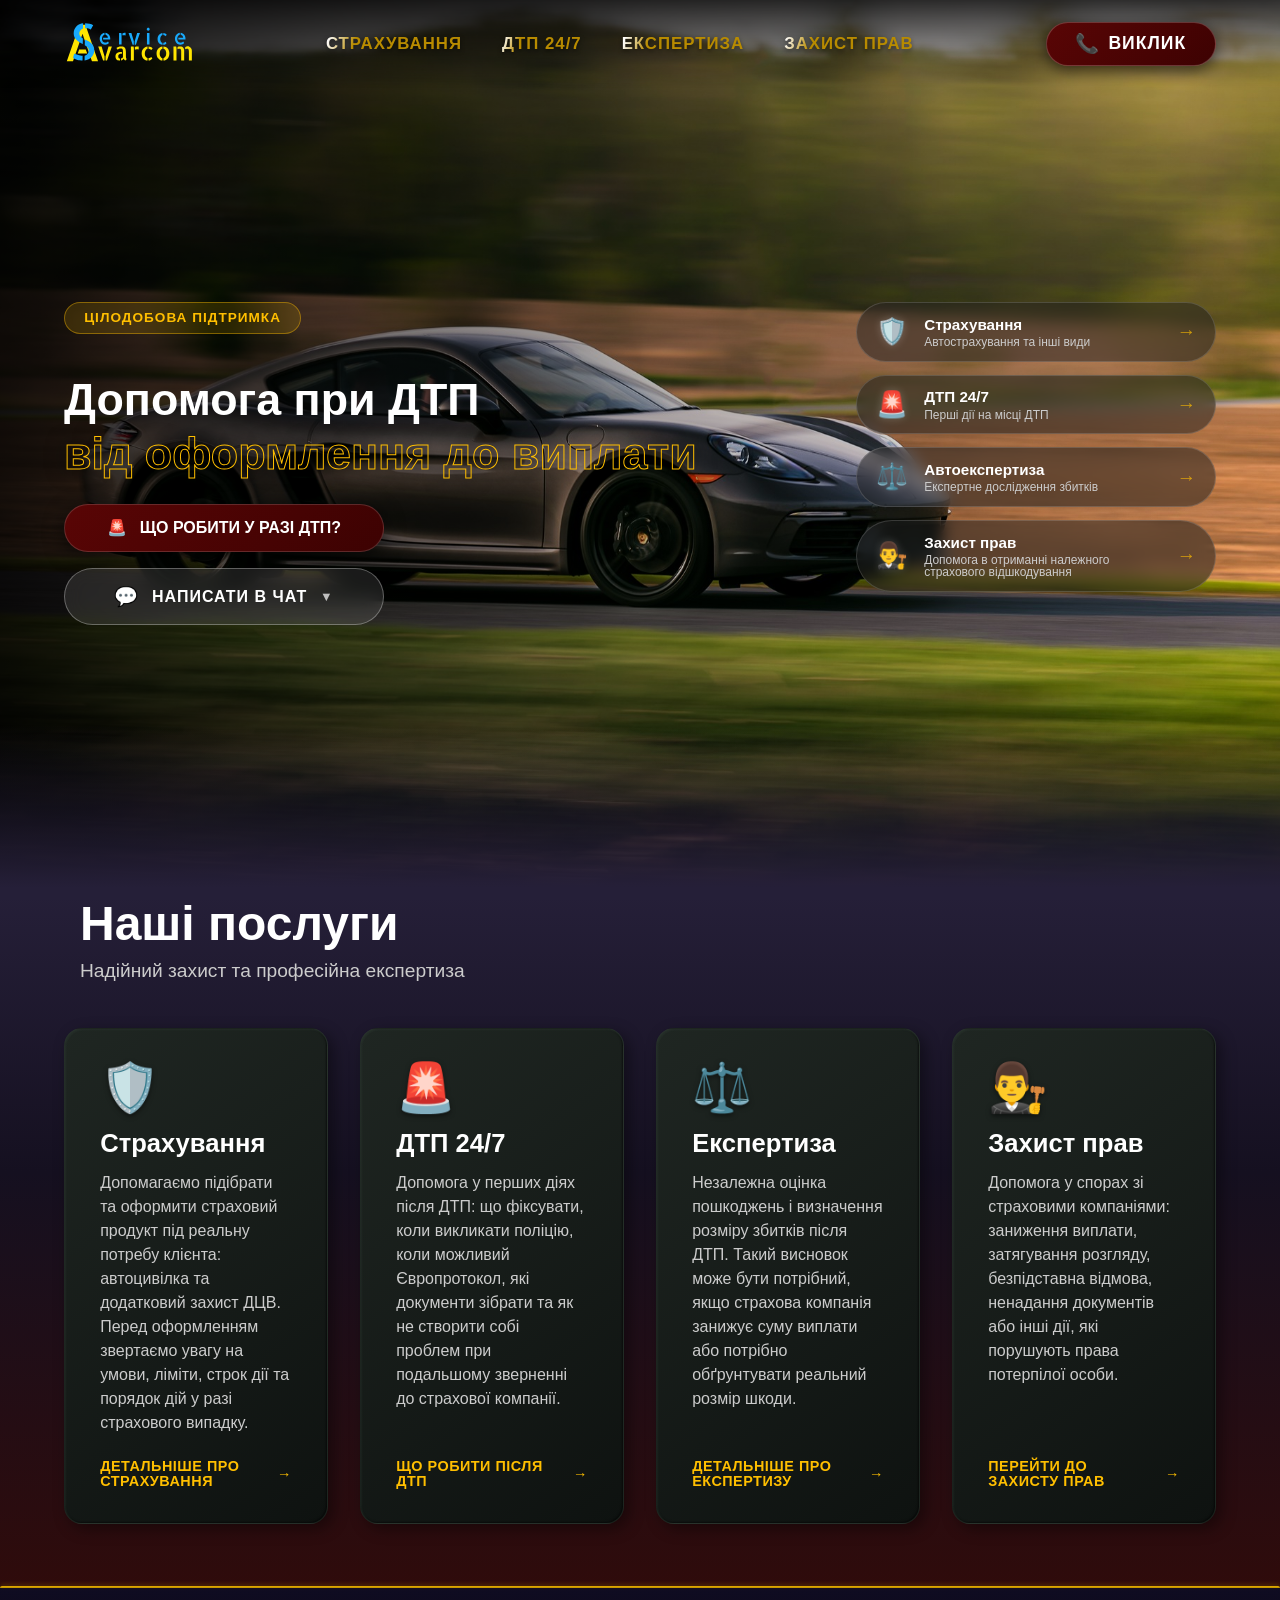
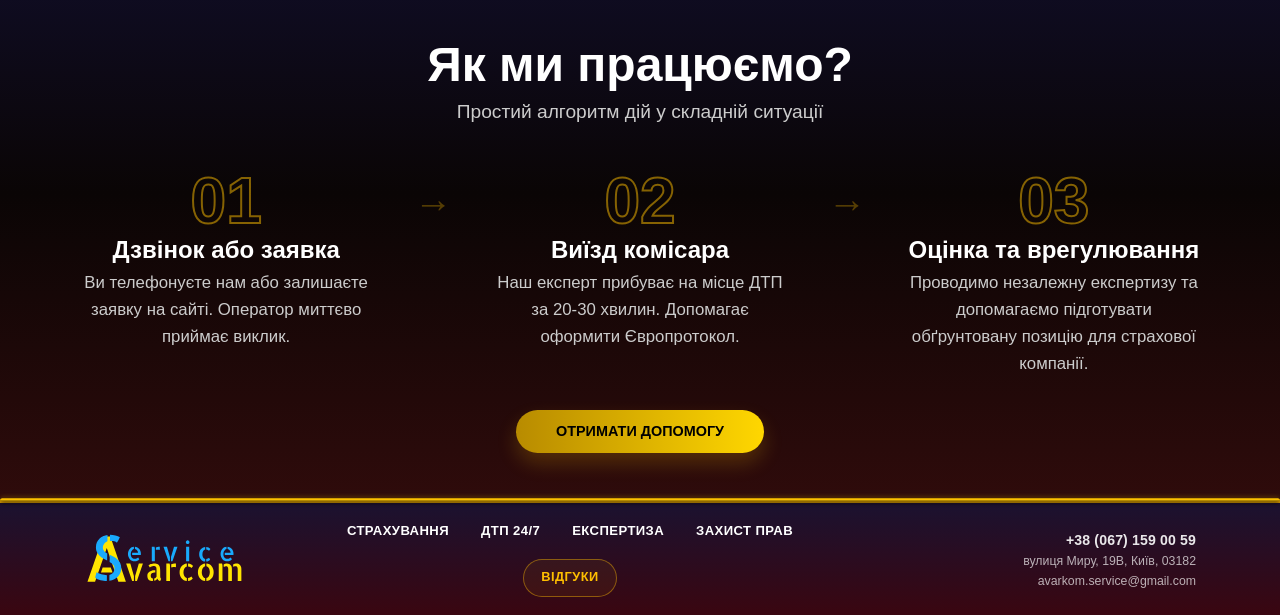
==== commit e92b2827: "Refine legal support card subtitle" ====
--- a/index.html
+++ b/index.html
@@ -85,25 +85,33 @@
 			}
 		}
 
-		@media (min-width: 421px) and (max-width: 640px) {
+		.guide-option-btn {
+			display: grid;
+			grid-template-columns: 2rem minmax(0, 1fr) auto;
+			column-gap: 0.75rem;
+		}
+
+		.guide-opt-text {
+			min-width: 0;
+		}
+
+		.opt-title {
+			white-space: nowrap;
+		}
+
+		.opt-arrow {
+			margin-left: 0;
+		}
+
+		@media (min-width: 421px) {
 			.guide-option-btn {
-				gap: 0.75rem;
 				padding: 1.1rem;
-			}
-
-			.guide-opt-text {
-				min-width: 0;
 			}
 
 			.opt-title {
 				font-size: 1.05rem;
 				line-height: 1.1;
 				letter-spacing: -0.015em;
-				white-space: nowrap;
-			}
-
-			.opt-arrow {
-				margin-left: 0.25rem;
 			}
 		}
 
@@ -223,23 +231,19 @@
 			}
 
 			.guide-option-btn {
-				gap: clamp(0.45rem, 2.2vw, 0.8rem);
+				grid-template-columns: 1.6rem minmax(0, 1fr) auto;
+				column-gap: clamp(0.45rem, 2.2vw, 0.8rem);
 				padding: clamp(0.86rem, 3.2vw, 1rem);
 			}
 
 			.guide-opt-icon {
 				font-size: clamp(1.25rem, 5vw, 1.6rem);
-			}
-
-			.guide-opt-text {
-				min-width: 0;
 			}
 
 			.opt-title {
 				font-size: clamp(0.78rem, 4vw, 1rem);
 				line-height: 1.08;
 				letter-spacing: -0.02em;
-				white-space: nowrap;
 			}
 
 			.opt-desc {
@@ -249,7 +253,6 @@
 
 			.opt-arrow {
 				font-size: clamp(1rem, 4.5vw, 1.3rem);
-				margin-left: clamp(0.25rem, 1.5vw, 0.5rem);
 			}
 		}
 
@@ -463,7 +466,7 @@
 								<div class="glass-card-slim__icon">👨‍⚖️</div>
 								<div class="glass-card-slim__content">
 									<div class="glass-card-slim__title">Захист прав</div>
-									<div class="glass-card-slim__desc">Допомога отримати належне відшкодування</div>
+									<div class="glass-card-slim__desc">Допомога в отриманні належного страхового відшкодування</div>
 								</div>
 								<div class="glass-card-slim__arrow">→</div>
 							</a>
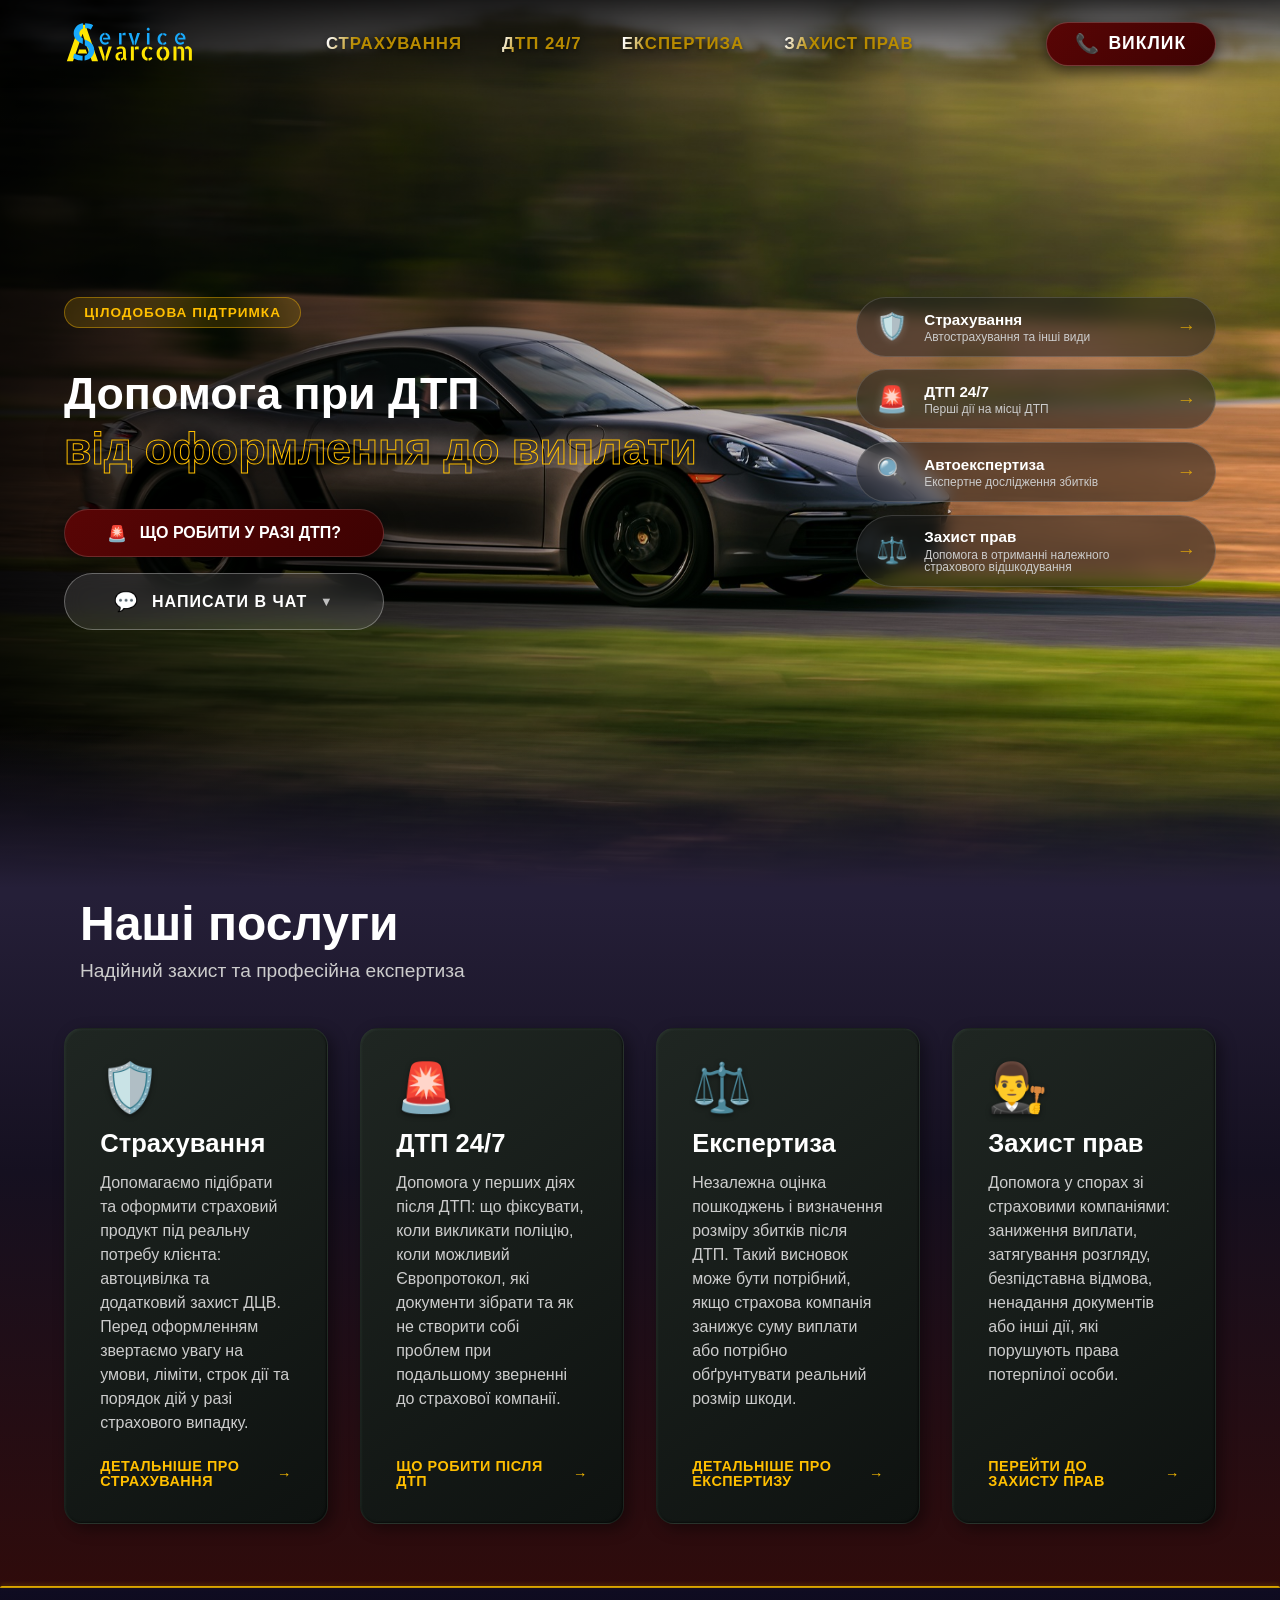
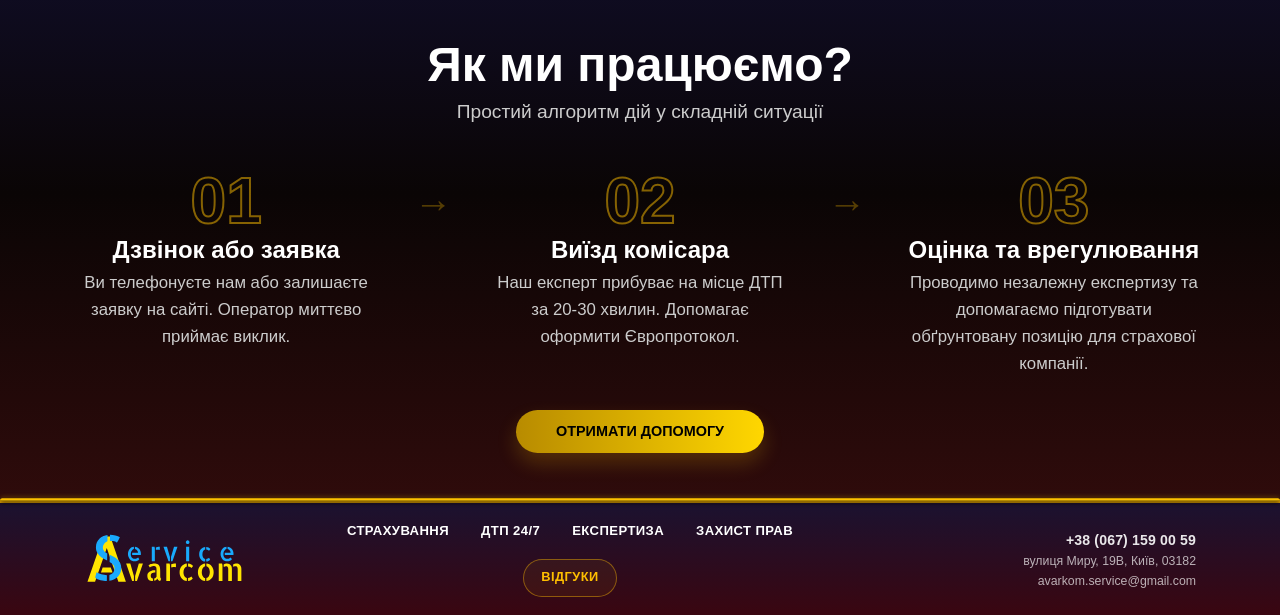
==== commit 4c7a3858: "Refine hero action spacing and card icons" ====
--- a/index.html
+++ b/index.html
@@ -124,6 +124,10 @@
 			.hero-content,
 			.hero-right-wrapper {
 				min-width: 0;
+			}
+
+			.hero-actions {
+				margin-top: 0.65rem;
 			}
 
 			.hero-right-wrapper {
@@ -454,7 +458,7 @@
 							</a>
 
 							<a href="expertise.html" class="glass-card-slim">
-								<div class="glass-card-slim__icon">⚖️</div>
+								<div class="glass-card-slim__icon">🔍</div>
 								<div class="glass-card-slim__content">
 									<div class="glass-card-slim__title">Автоекспертиза</div>
 									<div class="glass-card-slim__desc">Експертне дослідження збитків</div>
@@ -463,7 +467,7 @@
 							</a>
 
 							<a href="legal.html" class="glass-card-slim">
-								<div class="glass-card-slim__icon">👨‍⚖️</div>
+								<div class="glass-card-slim__icon">⚖️</div>
 								<div class="glass-card-slim__content">
 									<div class="glass-card-slim__title">Захист прав</div>
 									<div class="glass-card-slim__desc">Допомога в отриманні належного страхового відшкодування</div>
